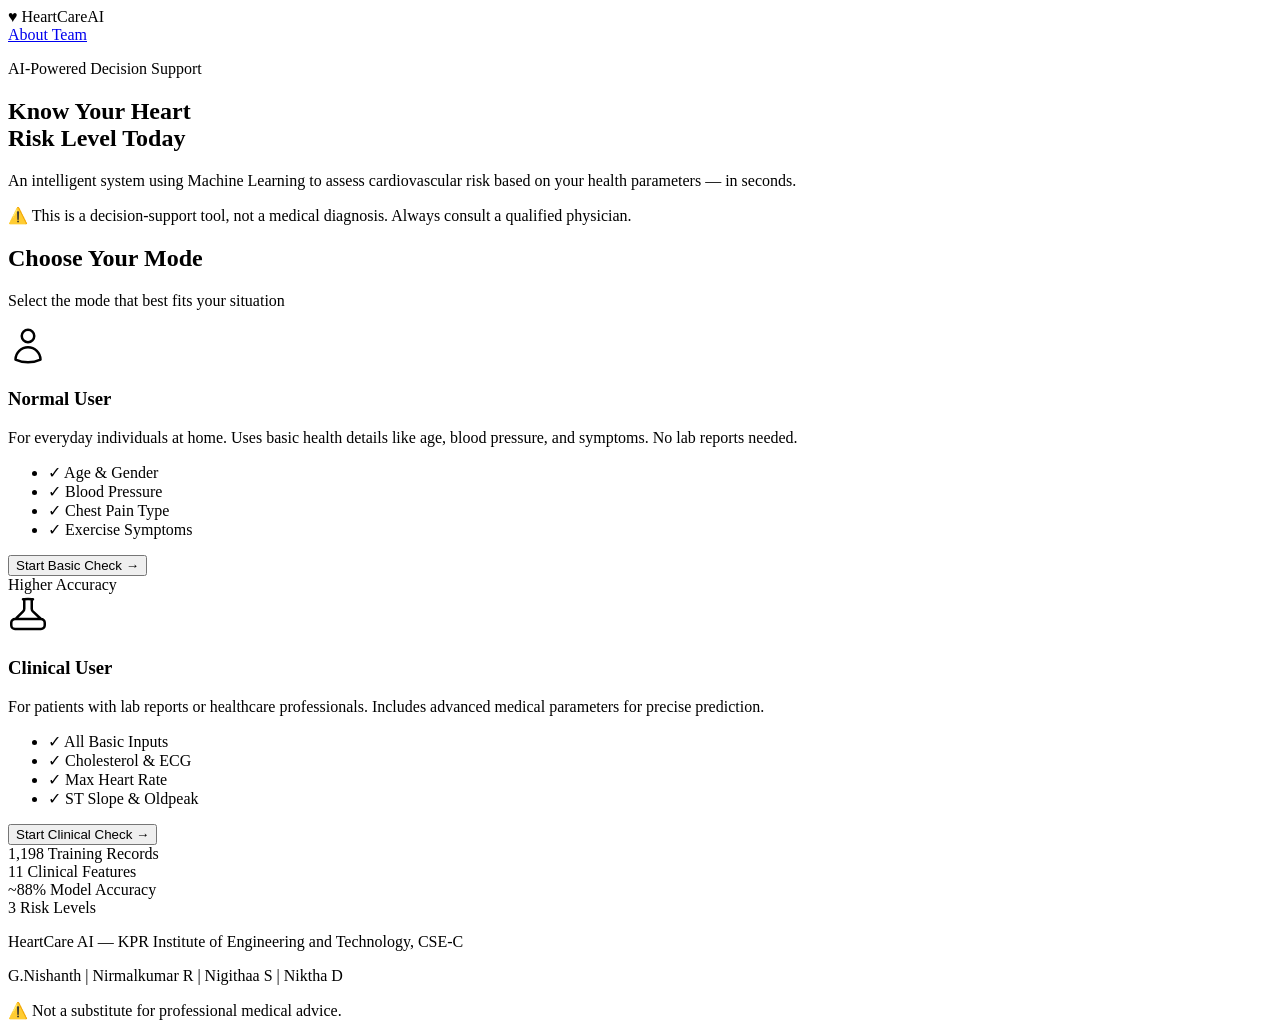
==== index.html @ 3e0f2660 "Add files via upload" ====
<!DOCTYPE html>
<html lang="en">
<head>
  <meta charset="UTF-8" />
  <meta name="viewport" content="width=device-width, initial-scale=1.0"/>
  <title>HeartCare AI — Risk Prediction System</title>
  <link rel="stylesheet" href="{{ url_for('static', filename='style.css') }}">
  <link href="https://fonts.googleapis.com/css2?family=DM+Serif+Display&family=DM+Sans:wght@300;400;500;600&display=swap" rel="stylesheet">
</head>
<body>

  <!-- NAV -->
  <nav class="navbar">
    <div class="nav-brand">
      <span class="heart-icon">♥</span>
      <span class="brand-text">HeartCare<span class="brand-ai">AI</span></span>
    </div>
    <a href="/about" class="nav-link">About Team</a>
  </nav>

  <!-- HERO SECTION -->
  <section class="hero">
    <div class="hero-glow"></div>
    <div class="hero-content">
      <p class="hero-label">AI-Powered Decision Support</p>
      <h1 class="hero-title">Know Your Heart<br><span class="title-accent">Risk Level Today</span></h1>
      <p class="hero-sub">
        An intelligent system using Machine Learning to assess cardiovascular risk
        based on your health parameters — in seconds.
      </p>
      <p class="disclaimer-small">
        ⚠️ This is a decision-support tool, not a medical diagnosis.
        Always consult a qualified physician.
      </p>
    </div>
  </section>

  <!-- MODE SELECTION -->
  <section class="modes-section">
    <h2 class="modes-title">Choose Your Mode</h2>
    <p class="modes-sub">Select the mode that best fits your situation</p>

    <div class="modes-grid">

      <!-- NORMAL USER CARD -->
      <div class="mode-card" onclick="window.location='/normal'">
        <div class="mode-icon-wrap normal-icon">
          <svg xmlns="http://www.w3.org/2000/svg" width="40" height="40" fill="none" viewBox="0 0 24 24" stroke="currentColor" stroke-width="1.5">
            <path stroke-linecap="round" stroke-linejoin="round" d="M15.75 6a3.75 3.75 0 1 1-7.5 0 3.75 3.75 0 0 1 7.5 0ZM4.501 20.118a7.5 7.5 0 0 1 14.998 0A17.933 17.933 0 0 1 12 21.75c-2.676 0-5.216-.584-7.499-1.632Z"/>
          </svg>
        </div>
        <h3 class="mode-name">Normal User</h3>
        <p class="mode-desc">
          For everyday individuals at home. Uses basic health details
          like age, blood pressure, and symptoms.
          No lab reports needed.
        </p>
        <ul class="mode-inputs">
          <li>✓ Age &amp; Gender</li>
          <li>✓ Blood Pressure</li>
          <li>✓ Chest Pain Type</li>
          <li>✓ Exercise Symptoms</li>
        </ul>
        <button class="mode-btn normal-btn">Start Basic Check →</button>
      </div>

      <!-- CLINICAL USER CARD -->
      <div class="mode-card featured-card" onclick="window.location='/clinical'">
        <div class="featured-badge">Higher Accuracy</div>
        <div class="mode-icon-wrap clinical-icon">
          <svg xmlns="http://www.w3.org/2000/svg" width="40" height="40" fill="none" viewBox="0 0 24 24" stroke="currentColor" stroke-width="1.5">
            <path stroke-linecap="round" stroke-linejoin="round" d="M9.75 3.104v5.714a2.25 2.25 0 0 1-.659 1.591L5 14.5M9.75 3.104c-.251.023-.501.05-.75.082m.75-.082a24.301 24.301 0 0 1 4.5 0m0 0v5.714c0 .597.237 1.17.659 1.591L19.8 15M14.25 3.104c.251.023.501.05.75.082M19.8 15a2.25 2.25 0 0 1 2.25 2.25v1.5a2.25 2.25 0 0 1-2.25 2.25H4.2A2.25 2.25 0 0 1 1.95 18.75v-1.5A2.25 2.25 0 0 1 4.2 15m15.6 0H4.2"/>
          </svg>
        </div>
        <h3 class="mode-name">Clinical User</h3>
        <p class="mode-desc">
          For patients with lab reports or healthcare professionals.
          Includes advanced medical parameters for precise prediction.
        </p>
        <ul class="mode-inputs">
          <li>✓ All Basic Inputs</li>
          <li>✓ Cholesterol &amp; ECG</li>
          <li>✓ Max Heart Rate</li>
          <li>✓ ST Slope &amp; Oldpeak</li>
        </ul>
        <button class="mode-btn clinical-btn">Start Clinical Check →</button>
      </div>

    </div>
  </section>

  <!-- STATS BAR -->
  <section class="stats-bar">
    <div class="stat-item">
      <span class="stat-num">1,198</span>
      <span class="stat-lbl">Training Records</span>
    </div>
    <div class="stat-item">
      <span class="stat-num">11</span>
      <span class="stat-lbl">Clinical Features</span>
    </div>
    <div class="stat-item">
      <span class="stat-num">~88%</span>
      <span class="stat-lbl">Model Accuracy</span>
    </div>
    <div class="stat-item">
      <span class="stat-num">3</span>
      <span class="stat-lbl">Risk Levels</span>
    </div>
  </section>

  <!-- FOOTER -->
  <footer class="footer">
    <p>HeartCare AI — KPR Institute of Engineering and Technology, CSE-C</p>
    <p>G.Nishanth | Nirmalkumar R | Nigithaa S | Niktha D</p>
    <p class="footer-disc">⚠️ Not a substitute for professional medical advice.</p>
  </footer>

</body>
</html>
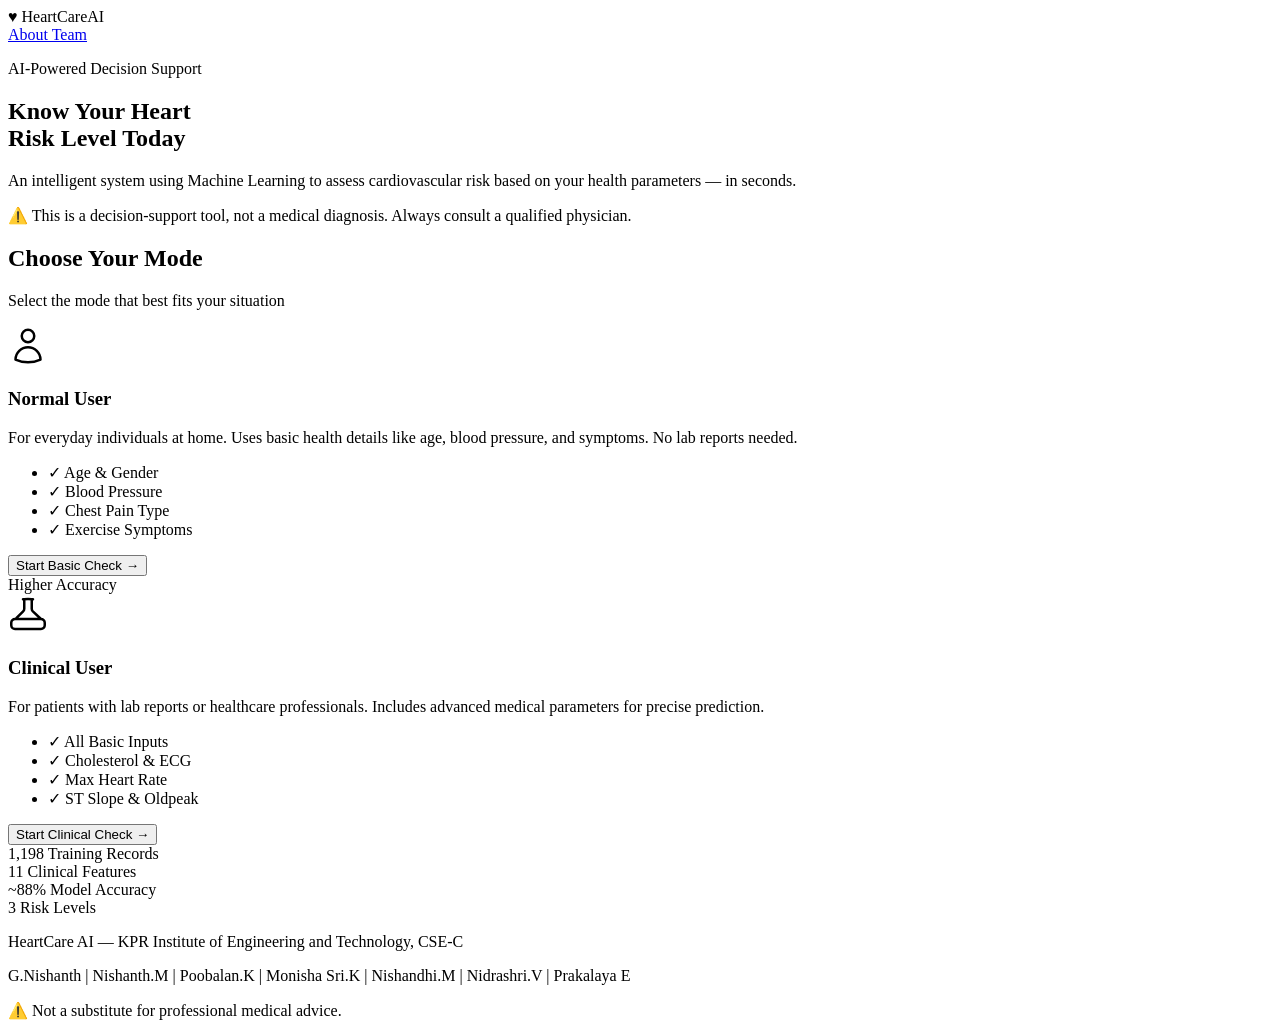
==== commit 518ee6dc: "Changing team member names Updated footer content to reflect new team members." ====
--- a/index.html
+++ b/index.html
@@ -112,7 +112,7 @@
   <!-- FOOTER -->
   <footer class="footer">
     <p>HeartCare AI — KPR Institute of Engineering and Technology, CSE-C</p>
-    <p>G.Nishanth | Nirmalkumar R | Nigithaa S | Niktha D</p>
+    <p>G.Nishanth | Nishanth.M | Poobalan.K | Monisha Sri.K | Nishandhi.M | Nidrashri.V | Prakalaya E</p>
     <p class="footer-disc">⚠️ Not a substitute for professional medical advice.</p>
   </footer>
 
